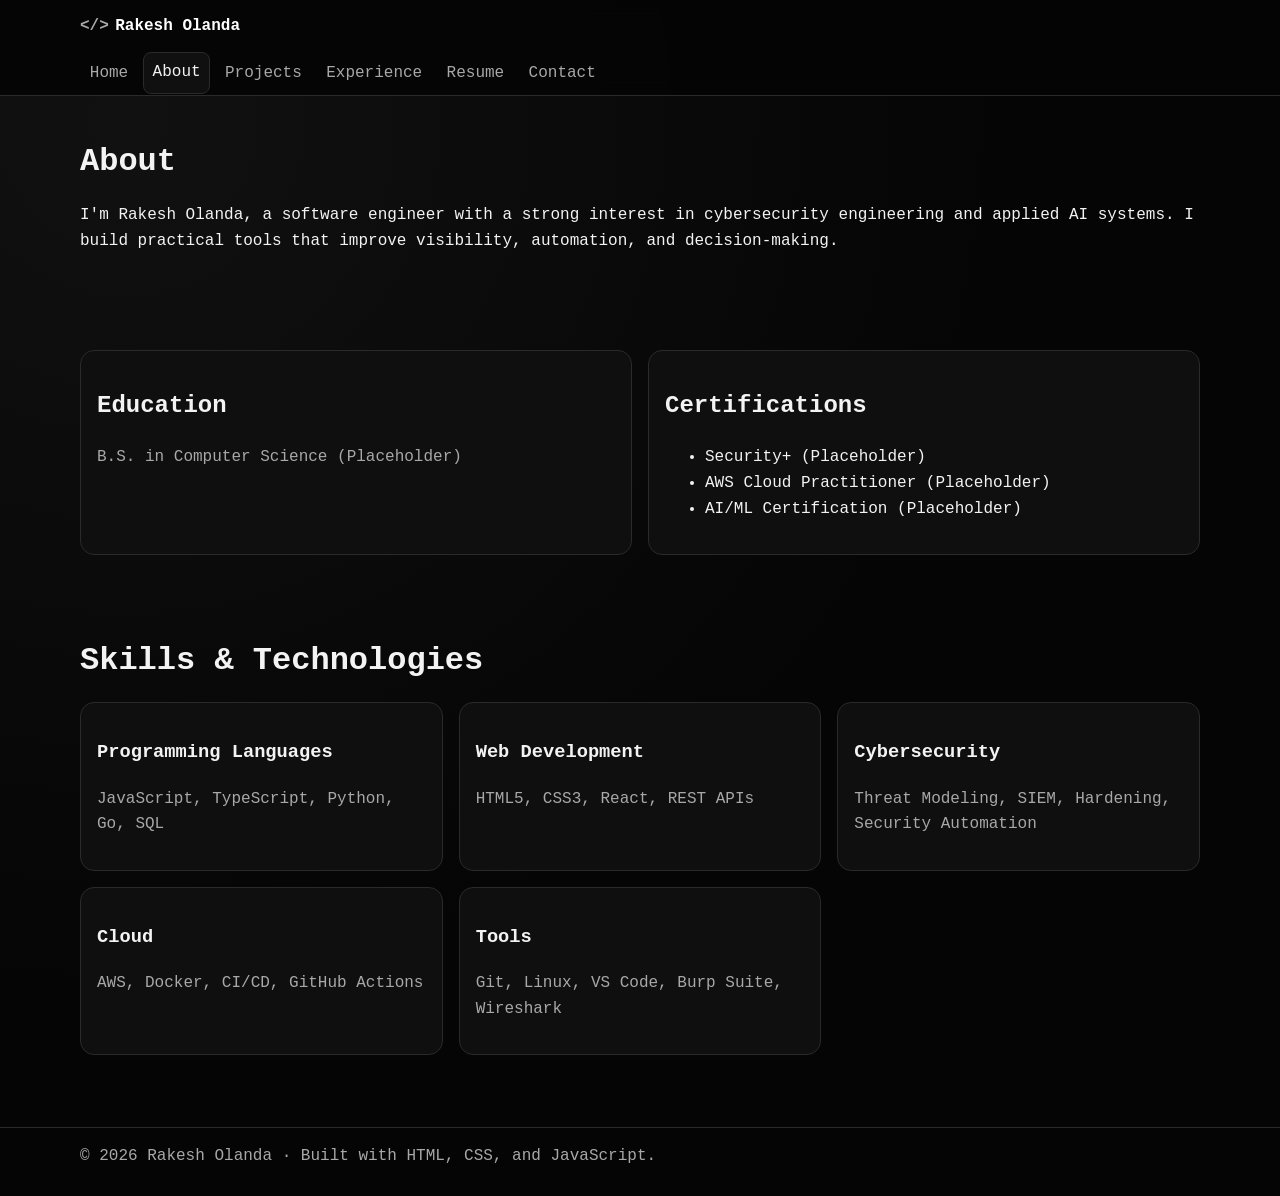
==== pages/about.html @ 15c43d20 "feat: build black-and-white multi-page portfolio site Co-authored-by: KeshKesh10 <188251814+KeshKesh" ====
<!DOCTYPE html>
<html lang="en">
<head>
  <meta charset="UTF-8" />
  <meta name="viewport" content="width=device-width, initial-scale=1.0" />
  <title>About | Rakesh Olanda</title>
  <meta name="description" content="About Rakesh Olanda: bio, education, certifications, skills, and technologies." />
  <meta property="og:title" content="About | Rakesh Olanda" />
  <meta property="og:description" content="Software Engineer | Cybersecurity | AI" />
  <meta property="og:type" content="website" />
  <meta property="og:url" content="https://keshkesh10.github.io/portfolio/pages/about.html" />
  <meta property="og:image" content="https://keshkesh10.github.io/portfolio/assets/images/favicon.svg" />
  <link rel="icon" type="image/svg+xml" href="../assets/images/favicon.svg" />
  <link rel="stylesheet" href="../assets/css/styles.css" />
</head>
<body>
  <header id="site-header"></header>
  <main class="container">
    <section class="animate">
      <h1 class="section-title">About</h1>
      <p>I'm Rakesh Olanda, a software engineer with a strong interest in cybersecurity engineering and applied AI systems. I build practical tools that improve visibility, automation, and decision-making.</p>
    </section>

    <section class="grid two animate">
      <article class="card">
        <h2>Education</h2>
        <p class="muted">B.S. in Computer Science (Placeholder)</p>
      </article>
      <article class="card">
        <h2>Certifications</h2>
        <ul>
          <li>Security+ (Placeholder)</li>
          <li>AWS Cloud Practitioner (Placeholder)</li>
          <li>AI/ML Certification (Placeholder)</li>
        </ul>
      </article>
    </section>

    <section class="animate">
      <h2 class="section-title">Skills & Technologies</h2>
      <div class="grid cards">
        <article class="card"><h3>Programming Languages</h3><p class="muted">JavaScript, TypeScript, Python, Go, SQL</p></article>
        <article class="card"><h3>Web Development</h3><p class="muted">HTML5, CSS3, React, REST APIs</p></article>
        <article class="card"><h3>Cybersecurity</h3><p class="muted">Threat Modeling, SIEM, Hardening, Security Automation</p></article>
        <article class="card"><h3>Cloud</h3><p class="muted">AWS, Docker, CI/CD, GitHub Actions</p></article>
        <article class="card"><h3>Tools</h3><p class="muted">Git, Linux, VS Code, Burp Suite, Wireshark</p></article>
      </div>
    </section>
  </main>
  <footer id="site-footer"></footer>
  <script src="../assets/js/app.js" defer></script>
</body>
</html>
---- assets/css/styles.css ----
:root {
  --bg: #050505;
  --panel: #0f0f0f;
  --text: #f3f3f3;
  --muted: #a8a8a8;
  --line: #2a2a2a;
  --accent: #ffffff;
  --radius: 14px;
  --max: 1120px;
}

* { box-sizing: border-box; }
html { scroll-behavior: smooth; }
body {
  margin: 0;
  font-family: "SFMono-Regular", Menlo, Monaco, Consolas, "Liberation Mono", "Courier New", monospace;
  background: radial-gradient(circle at 10% 10%, #111 0, #050505 55%);
  color: var(--text);
  line-height: 1.6;
}

a { color: var(--accent); text-decoration: none; }
a:hover { text-decoration: underline; }

.container {
  width: min(var(--max), 92%);
  margin: 0 auto;
}

.site-header {
  position: sticky;
  top: 0;
  z-index: 100;
  backdrop-filter: blur(8px);
  background: rgba(5, 5, 5, 0.9);
  border-bottom: 1px solid var(--line);
}

.nav-wrap {
  display: flex;
  align-items: center;
  justify-content: space-between;
  padding: .85rem 0;
}

.brand {
  display: inline-flex;
  gap: .4rem;
  align-items: center;
  font-weight: 700;
}
.brand::before {
  content: "</>";
  color: var(--muted);
}

.nav-toggle {
  border: 1px solid var(--line);
  background: transparent;
  color: var(--text);
  border-radius: 10px;
  padding: .45rem .6rem;
}

.nav-links {
  list-style: none;
  margin: 0;
  padding: 0;
  display: none;
  flex-direction: column;
  width: 100%;
  margin-top: .8rem;
  gap: .3rem;
}
.nav-links.open { display: flex; }
.nav-link {
  display: inline-block;
  border: 1px solid transparent;
  border-radius: 8px;
  padding: .45rem .55rem;
  color: var(--muted);
  transition: transform .2s ease, border-color .2s ease, color .2s ease, background .2s ease;
}
.nav-link:hover,
.nav-link.active {
  color: var(--text);
  border-color: var(--line);
  background: #101010;
  text-decoration: none;
  transform: translateY(-1px);
}

.hero {
  min-height: 70vh;
  display: grid;
  align-items: center;
  padding: 3.5rem 0 2.4rem;
}
.terminal {
  background: linear-gradient(180deg, #111, #0a0a0a);
  border: 1px solid var(--line);
  border-radius: var(--radius);
  padding: 1.25rem;
  box-shadow: 0 12px 35px rgba(0,0,0,.5);
}
.dots { display: flex; gap: .45rem; margin-bottom: 1rem; }
.dots span {
  width: .62rem; height: .62rem; border-radius: 50%;
  background: #2a2a2a;
}
.hero h1 { font-size: clamp(1.8rem, 7vw, 3rem); margin: .2rem 0; }
.hero p { color: var(--muted); }
.hero-sub {
  font-size: clamp(1rem, 3.5vw, 1.3rem);
  min-height: 1.8rem;
}
.caret::after {
  content: "_";
  animation: blink .9s steps(1) infinite;
}
@keyframes blink { 50% { opacity: 0; } }

.btn-row { display: flex; gap: .8rem; flex-wrap: wrap; margin-top: 1rem; }
.btn {
  border: 1px solid var(--line);
  border-radius: 10px;
  padding: .62rem .95rem;
  color: var(--text);
  background: #0d0d0d;
  transition: transform .2s ease, border-color .2s ease;
}
.btn:hover { border-color: #5d5d5d; transform: translateY(-1px); text-decoration: none; }
.btn.primary { background: #fff; color: #000; border-color: #fff; }

main section { padding: 2.5rem 0; }
.section-title {
  font-size: clamp(1.4rem, 3.8vw, 2rem);
  margin: 0 0 1rem;
}
.muted { color: var(--muted); }

.grid {
  display: grid;
  gap: 1rem;
}
.grid.two { grid-template-columns: 1fr; }
.grid.cards { grid-template-columns: 1fr; }

.card {
  background: var(--panel);
  border: 1px solid var(--line);
  border-radius: var(--radius);
  padding: 1rem;
}
.card img {
  width: 100%;
  aspect-ratio: 16/9;
  object-fit: cover;
  border-radius: 10px;
  border: 1px solid var(--line);
  background: #121212;
}
.tag-list { display: flex; gap: .45rem; flex-wrap: wrap; margin: .7rem 0; }
.tag {
  border: 1px solid var(--line);
  border-radius: 999px;
  padding: .1rem .55rem;
  color: var(--muted);
  font-size: .85rem;
}

.filters {
  display: flex;
  flex-wrap: wrap;
  gap: .5rem;
  margin-bottom: 1rem;
}
.filter-btn {
  border: 1px solid var(--line);
  background: transparent;
  color: var(--muted);
  border-radius: 8px;
  padding: .35rem .7rem;
}
.filter-btn.active,
.filter-btn:hover { color: var(--text); border-color: #5d5d5d; }

.timeline {
  border-left: 2px solid var(--line);
  margin-left: .35rem;
  padding-left: 1.1rem;
}
.timeline-item {
  position: relative;
  margin-bottom: 1.15rem;
}
.timeline-item::before {
  content: "";
  position: absolute;
  left: -1.46rem;
  top: .36rem;
  width: .7rem;
  height: .7rem;
  border-radius: 50%;
  background: #fff;
}

.embed-wrap {
  border: 1px solid var(--line);
  border-radius: var(--radius);
  overflow: hidden;
  min-height: 62vh;
}
.embed-wrap iframe {
  width: 100%;
  min-height: 62vh;
  border: none;
  background: #fff;
}

.contact-list { padding: 0; list-style: none; margin: 0; }
.contact-list li { margin-bottom: .4rem; }
.form {
  display: grid;
  gap: .75rem;
}
.input {
  width: 100%;
  border: 1px solid var(--line);
  background: #0b0b0b;
  color: var(--text);
  border-radius: 10px;
  padding: .65rem .75rem;
}
.input:focus { outline: 1px solid #808080; }

.site-footer {
  border-top: 1px solid var(--line);
  margin-top: 2rem;
}
.site-footer .container {
  color: var(--muted);
  padding: 1rem 0 1.6rem;
}

.animate {
  opacity: 0;
  transform: translateY(15px);
  transition: opacity .45s ease, transform .45s ease;
}
.animate.in { opacity: 1; transform: translateY(0); }

@media (min-width: 768px) {
  .nav-toggle { display: none; }
  .nav-links {
    display: flex;
    flex-direction: row;
    align-items: center;
    margin-top: 0;
    width: auto;
  }
  .grid.two { grid-template-columns: 1fr 1fr; }
  .grid.cards { grid-template-columns: repeat(2, minmax(0, 1fr)); }
}

@media (min-width: 1040px) {
  .grid.cards { grid-template-columns: repeat(3, minmax(0, 1fr)); }
}
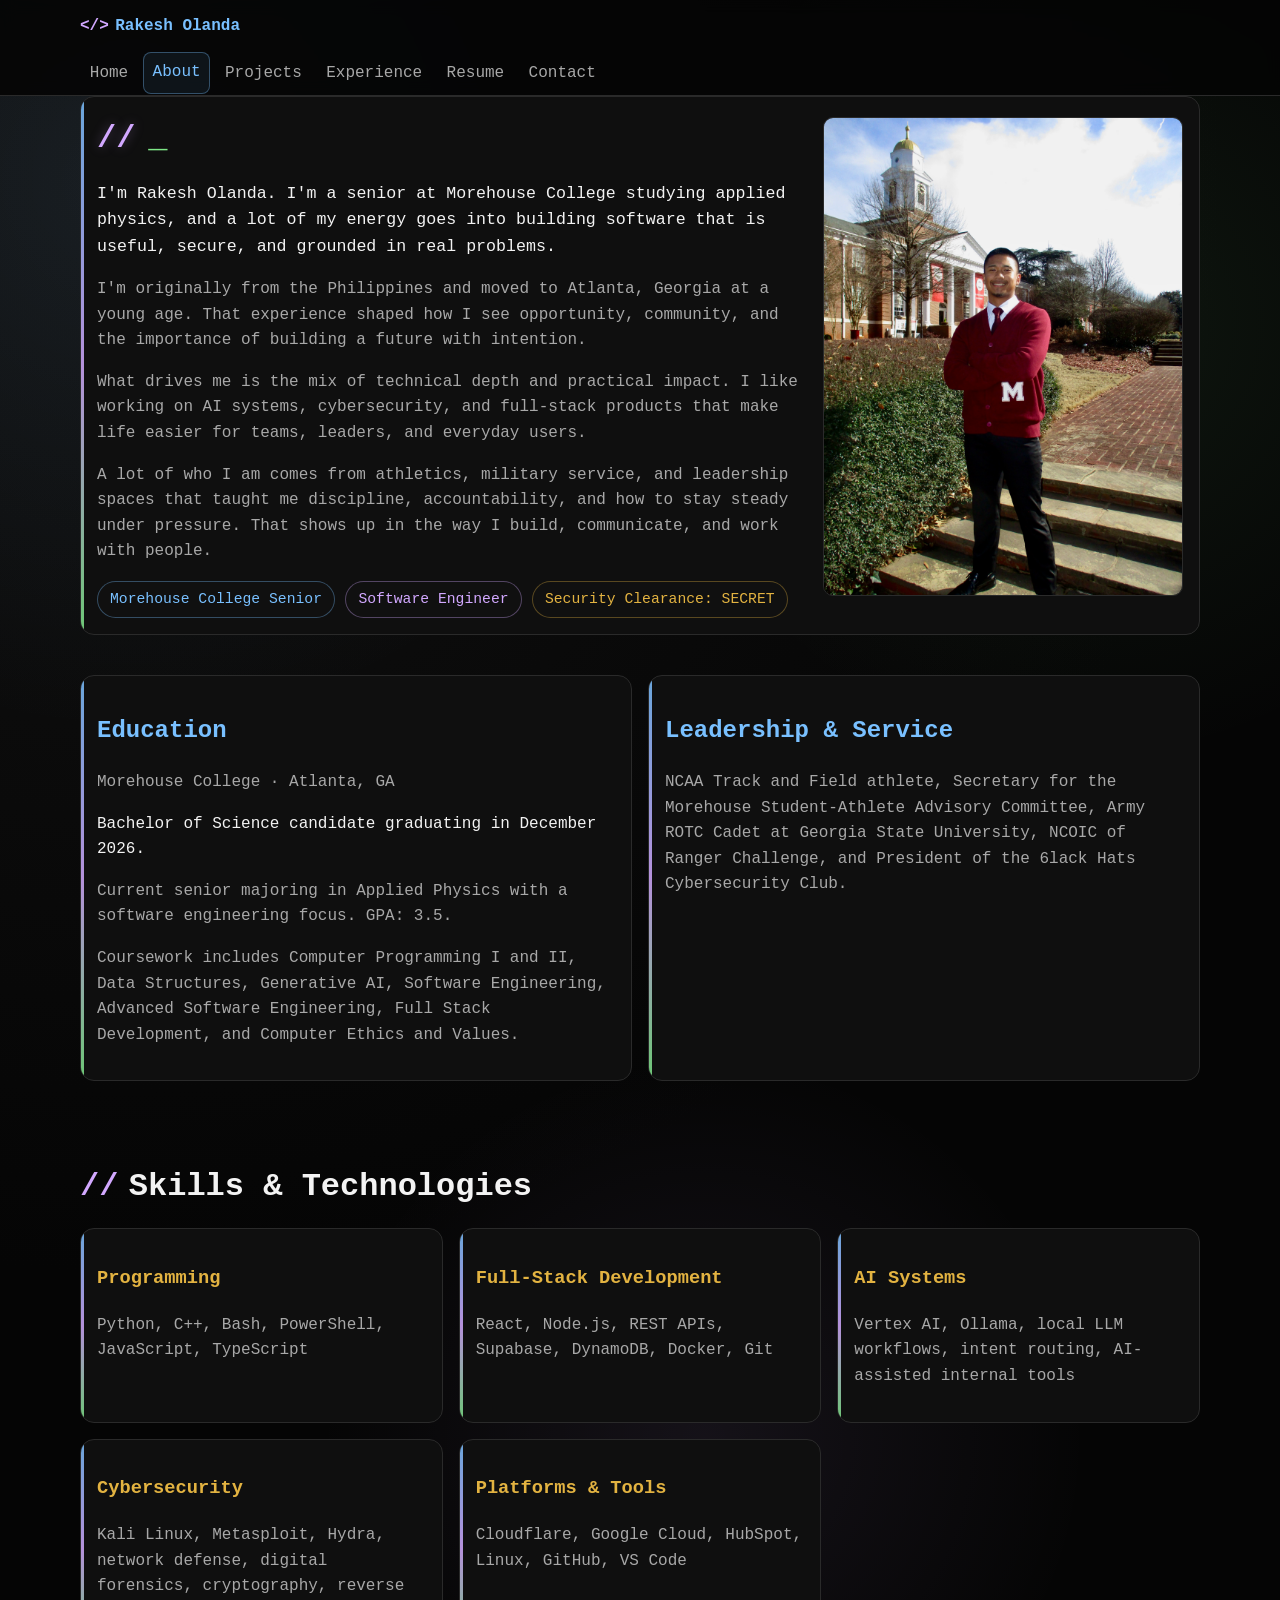
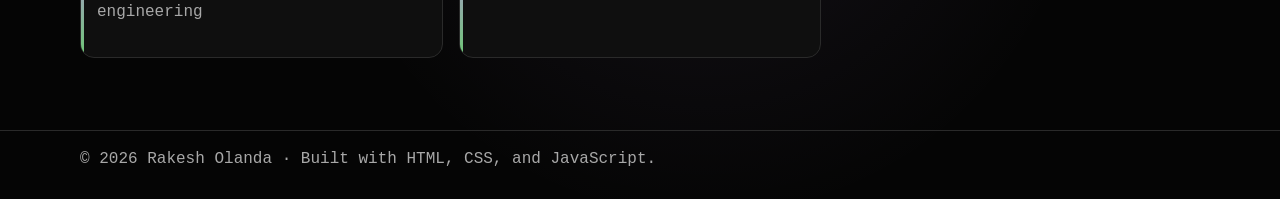
==== commit 98f11032: "Refresh portfolio content, styling, interactions, and contact form" ====
--- a/pages/about.html
+++ b/pages/about.html
@@ -16,34 +16,49 @@
 <body>
   <header id="site-header"></header>
   <main class="container">
-    <section class="animate">
-      <h1 class="section-title">About</h1>
-      <p>I'm Rakesh Olanda, a software engineer with a strong interest in cybersecurity engineering and applied AI systems. I build practical tools that improve visibility, automation, and decision-making.</p>
+    <section class="card about-story animate">
+      <aside class="photo-rotator photo-rotator-float" data-photo-rotator>
+        <img class="profile-photo rotating-photo is-active" data-rotating-photo src="../assets/images/rakesh-morehouse.jpg" alt="Rakesh Olanda standing at Morehouse College" />
+        <img class="profile-photo rotating-photo" data-rotating-photo src="../assets/images/rakesh-track.jpg" alt="Rakesh Olanda competing in track and field" />
+        <img class="profile-photo rotating-photo" data-rotating-photo src="../assets/images/rakesh-service.jpg" alt="Rakesh Olanda in military uniform near a helicopter" />
+        <img class="profile-photo rotating-photo" data-rotating-photo src="../assets/images/rakesh-team.jpg" alt="Rakesh Olanda standing with a fellow service member" />
+      </aside>
+      <article class="about-hero-copy">
+        <h1 class="section-title">About</h1>
+        <p>I'm Rakesh Olanda. I'm a senior at Morehouse College studying applied physics, and a lot of my energy goes into building software that is useful, secure, and grounded in real problems.</p>
+        <p class="muted">I'm originally from the Philippines and moved to Atlanta, Georgia at a young age. That experience shaped how I see opportunity, community, and the importance of building a future with intention.</p>
+        <p class="muted">What drives me is the mix of technical depth and practical impact. I like working on AI systems, cybersecurity, and full-stack products that make life easier for teams, leaders, and everyday users.</p>
+        <p class="muted">A lot of who I am comes from athletics, military service, and leadership spaces that taught me discipline, accountability, and how to stay steady under pressure. That shows up in the way I build, communicate, and work with people.</p>
+        <div class="identity-bar">
+          <span class="identity-chip">Morehouse College Senior</span>
+          <span class="identity-chip">Software Engineer</span>
+          <span class="identity-chip">Security Clearance: SECRET</span>
+        </div>
+      </article>
     </section>
 
     <section class="grid two animate">
       <article class="card">
         <h2>Education</h2>
-        <p class="muted">B.S. in Computer Science (Placeholder)</p>
+        <p class="muted">Morehouse College · Atlanta, GA</p>
+        <p>Bachelor of Science candidate graduating in December 2026.</p>
+        <p class="muted">Current senior majoring in Applied Physics with a software engineering focus. GPA: 3.5.</p>
+        <p class="muted">Coursework includes Computer Programming I and II, Data Structures, Generative AI, Software Engineering, Advanced Software Engineering, Full Stack Development, and Computer Ethics and Values.</p>
       </article>
       <article class="card">
-        <h2>Certifications</h2>
-        <ul>
-          <li>Security+ (Placeholder)</li>
-          <li>AWS Cloud Practitioner (Placeholder)</li>
-          <li>AI/ML Certification (Placeholder)</li>
-        </ul>
+        <h2>Leadership & Service</h2>
+        <p class="muted">NCAA Track and Field athlete, Secretary for the Morehouse Student-Athlete Advisory Committee, Army ROTC Cadet at Georgia State University, NCOIC of Ranger Challenge, and President of the 6lack Hats Cybersecurity Club.</p>
       </article>
     </section>
 
     <section class="animate">
       <h2 class="section-title">Skills & Technologies</h2>
       <div class="grid cards">
-        <article class="card"><h3>Programming Languages</h3><p class="muted">JavaScript, TypeScript, Python, Go, SQL</p></article>
-        <article class="card"><h3>Web Development</h3><p class="muted">HTML5, CSS3, React, REST APIs</p></article>
-        <article class="card"><h3>Cybersecurity</h3><p class="muted">Threat Modeling, SIEM, Hardening, Security Automation</p></article>
-        <article class="card"><h3>Cloud</h3><p class="muted">AWS, Docker, CI/CD, GitHub Actions</p></article>
-        <article class="card"><h3>Tools</h3><p class="muted">Git, Linux, VS Code, Burp Suite, Wireshark</p></article>
+        <article class="card"><h3>Programming</h3><p class="muted">Python, C++, Bash, PowerShell, JavaScript, TypeScript</p></article>
+        <article class="card"><h3>Full-Stack Development</h3><p class="muted">React, Node.js, REST APIs, Supabase, DynamoDB, Docker, Git</p></article>
+        <article class="card"><h3>AI Systems</h3><p class="muted">Vertex AI, Ollama, local LLM workflows, intent routing, AI-assisted internal tools</p></article>
+        <article class="card"><h3>Cybersecurity</h3><p class="muted">Kali Linux, Metasploit, Hydra, network defense, digital forensics, cryptography, reverse engineering</p></article>
+        <article class="card"><h3>Platforms & Tools</h3><p class="muted">Cloudflare, Google Cloud, HubSpot, Linux, GitHub, VS Code</p></article>
       </div>
     </section>
   </main>
--- a/assets/css/styles.css
+++ b/assets/css/styles.css
@@ -5,6 +5,11 @@
   --muted: #a8a8a8;
   --line: #2a2a2a;
   --accent: #ffffff;
+  --syntax-green: #7ee787;
+  --syntax-blue: #79c0ff;
+  --syntax-orange: #ffa657;
+  --syntax-pink: #d2a8ff;
+  --syntax-gold: #e3b341;
   --radius: 14px;
   --max: 1120px;
 }
@@ -14,13 +19,17 @@
 body {
   margin: 0;
   font-family: "SFMono-Regular", Menlo, Monaco, Consolas, "Liberation Mono", "Courier New", monospace;
-  background: radial-gradient(circle at 10% 10%, #111 0, #050505 55%);
+  background:
+    radial-gradient(circle at 10% 10%, rgba(121, 192, 255, 0.08) 0, transparent 28%),
+    radial-gradient(circle at 85% 18%, rgba(126, 231, 135, 0.08) 0, transparent 24%),
+    radial-gradient(circle at 55% 80%, rgba(210, 168, 255, 0.08) 0, transparent 24%),
+    radial-gradient(circle at 10% 10%, #111 0, #050505 55%);
   color: var(--text);
   line-height: 1.6;
 }
 
-a { color: var(--accent); text-decoration: none; }
-a:hover { text-decoration: underline; }
+a { color: var(--syntax-blue); text-decoration: none; transition: color .2s ease; }
+a:hover { color: var(--syntax-gold); text-decoration: underline; }
 
 .container {
   width: min(var(--max), 92%);
@@ -51,7 +60,7 @@
 }
 .brand::before {
   content: "</>";
-  color: var(--muted);
+  color: var(--syntax-pink);
 }
 
 .nav-toggle {
@@ -83,9 +92,9 @@
 }
 .nav-link:hover,
 .nav-link.active {
-  color: var(--text);
-  border-color: var(--line);
-  background: #101010;
+  color: var(--syntax-blue);
+  border-color: rgba(121, 192, 255, 0.35);
+  background: rgba(121, 192, 255, 0.08);
   text-decoration: none;
   transform: translateY(-1px);
 }
@@ -108,12 +117,49 @@
   width: .62rem; height: .62rem; border-radius: 50%;
   background: #2a2a2a;
 }
+.dots span:nth-child(1) { background: var(--syntax-pink); }
+.dots span:nth-child(2) { background: var(--syntax-gold); }
+.dots span:nth-child(3) { background: var(--syntax-green); }
 .hero h1 { font-size: clamp(1.8rem, 7vw, 3rem); margin: .2rem 0; }
 .hero p { color: var(--muted); }
+.hero-intro {
+  font-size: 1.02rem;
+  max-width: 42rem;
+}
 .hero-sub {
   font-size: clamp(1rem, 3.5vw, 1.3rem);
   min-height: 1.8rem;
 }
+
+.identity-bar {
+  display: flex;
+  flex-wrap: wrap;
+  gap: .65rem;
+  margin-top: 1rem;
+}
+
+.identity-chip {
+  display: inline-flex;
+  align-items: center;
+  border: 1px solid var(--line);
+  border-radius: 999px;
+  padding: .35rem .75rem;
+  color: var(--text);
+  background: #101010;
+  font-size: .92rem;
+}
+.identity-chip:nth-child(1) {
+  border-color: rgba(121, 192, 255, 0.35);
+  color: var(--syntax-blue);
+}
+.identity-chip:nth-child(2) {
+  border-color: rgba(210, 168, 255, 0.35);
+  color: var(--syntax-pink);
+}
+.identity-chip:nth-child(3) {
+  border-color: rgba(227, 179, 65, 0.35);
+  color: var(--syntax-gold);
+}
 .caret::after {
   content: "_";
   animation: blink .9s steps(1) infinite;
@@ -127,17 +173,95 @@
   padding: .62rem .95rem;
   color: var(--text);
   background: #0d0d0d;
-  transition: transform .2s ease, border-color .2s ease;
-}
-.btn:hover { border-color: #5d5d5d; transform: translateY(-1px); text-decoration: none; }
-.btn.primary { background: #fff; color: #000; border-color: #fff; }
+  transition: transform .2s ease, border-color .2s ease, box-shadow .2s ease, color .2s ease;
+}
+.btn:hover {
+  border-color: rgba(121, 192, 255, 0.5);
+  box-shadow: 0 0 0 1px rgba(121, 192, 255, 0.15);
+  transform: translateY(-1px);
+  text-decoration: none;
+}
+.btn.primary {
+  background: linear-gradient(135deg, var(--syntax-blue), var(--syntax-green));
+  color: #041014;
+  border-color: transparent;
+}
 
 main section { padding: 2.5rem 0; }
 .section-title {
   font-size: clamp(1.4rem, 3.8vw, 2rem);
   margin: 0 0 1rem;
+  color: var(--text);
+  display: flex;
+  align-items: center;
+  gap: .65rem;
+}
+.section-title::before {
+  content: "//";
+  color: var(--syntax-pink);
+}
+
+h1.section-title {
+  color: var(--syntax-blue);
+}
+
+h1.section-title::before {
+  color: var(--syntax-pink);
+  text-shadow: 0 0 12px rgba(210, 168, 255, 0.35);
+}
+
+h1.section-title.is-typing::after {
+  content: "_";
+  color: var(--syntax-green);
+  margin-left: .15rem;
+  animation: blink .9s steps(1) infinite;
 }
 .muted { color: var(--muted); }
+
+.syntax-line {
+  color: var(--text);
+}
+
+.syntax-keyword { color: var(--syntax-pink); }
+.syntax-type { color: var(--syntax-blue); }
+.syntax-string { color: var(--syntax-green); }
+.syntax-function { color: var(--syntax-gold); }
+.syntax-comment { color: var(--syntax-orange); }
+
+.project-links {
+  display: flex;
+  flex-wrap: wrap;
+  gap: .6rem;
+}
+
+.project-links a {
+  display: inline-flex;
+  align-items: center;
+  justify-content: center;
+  padding: .4rem .9rem;
+  border: 1px solid rgba(121, 192, 255, 0.45);
+  border-radius: 999px;
+  background: linear-gradient(180deg, rgba(121, 192, 255, 0.14), rgba(121, 192, 255, 0.04));
+  color: var(--syntax-blue);
+  text-decoration: none;
+  letter-spacing: .01em;
+  transition: transform .2s ease, border-color .2s ease, background .2s ease, color .2s ease;
+}
+
+.project-links a:nth-child(2) {
+  border-color: rgba(126, 231, 135, 0.45);
+  background: linear-gradient(180deg, rgba(126, 231, 135, 0.14), rgba(126, 231, 135, 0.04));
+  color: var(--syntax-green);
+}
+
+.project-links a:hover {
+  transform: translateY(-1px);
+  text-decoration: none;
+}
+
+.project-links a:active {
+  transform: translateY(0);
+}
 
 .grid {
   display: grid;
@@ -146,12 +270,37 @@
 .grid.two { grid-template-columns: 1fr; }
 .grid.cards { grid-template-columns: 1fr; }
 
+
+.about-story {
+  display: flow-root;
+}
+
+.about-hero-copy p:first-of-type {
+  font-size: 1.04rem;
+}
+
+.about-hero-copy {
+  min-width: 0;
+}
+
 .card {
   background: var(--panel);
   border: 1px solid var(--line);
   border-radius: var(--radius);
   padding: 1rem;
-}
+  position: relative;
+  overflow: hidden;
+}
+.card::before {
+  content: "";
+  position: absolute;
+  inset: 0 auto 0 0;
+  width: 3px;
+  background: linear-gradient(180deg, var(--syntax-blue), var(--syntax-pink), var(--syntax-green));
+  opacity: .85;
+}
+.card h2 { color: var(--syntax-blue); }
+.card h3 { color: var(--syntax-gold); }
 .card img {
   width: 100%;
   aspect-ratio: 16/9;
@@ -160,6 +309,55 @@
   border: 1px solid var(--line);
   background: #121212;
 }
+
+.profile-grid {
+  display: grid;
+  gap: 1rem;
+  grid-template-columns: 1fr;
+}
+
+.profile-photo {
+  width: 100%;
+  aspect-ratio: 4/5;
+  object-fit: cover;
+  border-radius: 14px;
+  border: 1px solid var(--line);
+  background: #111;
+}
+
+.photo-rotator {
+  min-height: 100%;
+}
+
+.photo-rotator-float {
+  margin: 0 0 1rem;
+}
+
+.photo-rotator .profile-photo {
+  aspect-ratio: auto;
+  object-fit: contain;
+  width: 100%;
+  max-height: 70vh;
+  background: #0b0b0b;
+}
+
+.rotating-photo {
+  display: none;
+}
+
+.rotating-photo.is-active {
+  display: block;
+}
+
+.photo-caption {
+  margin-top: .65rem;
+  color: var(--muted);
+  min-height: 3.2rem;
+}
+
+.hidden {
+  display: none !important;
+}
 .tag-list { display: flex; gap: .45rem; flex-wrap: wrap; margin: .7rem 0; }
 .tag {
   border: 1px solid var(--line);
@@ -168,6 +366,10 @@
   color: var(--muted);
   font-size: .85rem;
 }
+.tag:nth-child(4n+1) { color: var(--syntax-blue); border-color: rgba(121, 192, 255, 0.35); }
+.tag:nth-child(4n+2) { color: var(--syntax-green); border-color: rgba(126, 231, 135, 0.35); }
+.tag:nth-child(4n+3) { color: var(--syntax-gold); border-color: rgba(227, 179, 65, 0.35); }
+.tag:nth-child(4n+4) { color: var(--syntax-pink); border-color: rgba(210, 168, 255, 0.35); }
 
 .filters {
   display: flex;
@@ -183,7 +385,15 @@
   padding: .35rem .7rem;
 }
 .filter-btn.active,
-.filter-btn:hover { color: var(--text); border-color: #5d5d5d; }
+.filter-btn:hover {
+  color: var(--syntax-blue);
+  border-color: rgba(121, 192, 255, 0.35);
+}
+.filter-btn.active {
+  color: var(--syntax-green);
+  border-color: rgba(126, 231, 135, 0.35);
+  background: rgba(126, 231, 135, 0.08);
+}
 
 .timeline {
   border-left: 2px solid var(--line);
@@ -202,7 +412,7 @@
   width: .7rem;
   height: .7rem;
   border-radius: 50%;
-  background: #fff;
+  background: var(--syntax-gold);
 }
 
 .embed-wrap {
@@ -216,6 +426,88 @@
   min-height: 62vh;
   border: none;
   background: #fff;
+}
+
+.resume-actions {
+  display: flex;
+  flex-wrap: wrap;
+  gap: .75rem;
+  margin-bottom: 1rem;
+}
+
+.resume-sheet {
+  background: #f7f7f5;
+  color: #111;
+  border-radius: var(--radius);
+  padding: 1.5rem;
+  border: 1px solid #d7d7d2;
+}
+
+.resume-sheet h2,
+.resume-sheet h3,
+.resume-sheet p,
+.resume-sheet li {
+  color: #111;
+}
+
+.resume-header {
+  border-bottom: 2px solid var(--syntax-blue);
+  margin-bottom: 1rem;
+  padding-bottom: 1rem;
+}
+
+.resume-header h2 {
+  margin: 0 0 .4rem;
+}
+
+.resume-links {
+  display: flex;
+  flex-wrap: wrap;
+  gap: 1rem;
+  font-size: .95rem;
+}
+.resume-links a { color: #0b63ce; }
+
+.resume-block {
+  margin-bottom: 1.4rem;
+}
+
+.resume-block h3 {
+  margin: 0 0 .8rem;
+  font-size: 1rem;
+  letter-spacing: .04em;
+  text-transform: uppercase;
+  color: var(--syntax-pink);
+}
+
+.resume-item {
+  margin-bottom: 1rem;
+}
+
+.resume-item-head {
+  display: flex;
+  justify-content: space-between;
+  gap: 1rem;
+  flex-wrap: wrap;
+  margin-bottom: .35rem;
+}
+
+.resume-item-head strong {
+  display: block;
+}
+
+.resume-item-meta {
+  color: #444;
+  font-size: .95rem;
+}
+
+.resume-sheet ul {
+  margin: .4rem 0 0 1.1rem;
+  padding: 0;
+}
+
+.resume-sheet li {
+  margin-bottom: .35rem;
 }
 
 .contact-list { padding: 0; list-style: none; margin: 0; }
@@ -261,6 +553,34 @@
   }
   .grid.two { grid-template-columns: 1fr 1fr; }
   .grid.cards { grid-template-columns: repeat(2, minmax(0, 1fr)); }
+  .profile-grid { grid-template-columns: repeat(2, minmax(0, 1fr)); }
+  .photo-rotator-float {
+    float: right;
+    width: min(38%, 360px);
+    margin: .25rem 0 1rem 1.25rem;
+  }
+}
+
+@media print {
+  .site-header,
+  .site-footer,
+  .resume-actions,
+  .btn,
+  .identity-bar {
+    display: none !important;
+  }
+
+  body {
+    background: #fff;
+    color: #000;
+  }
+
+  .resume-sheet {
+    border: none;
+    border-radius: 0;
+    padding: 0;
+    background: #fff;
+  }
 }
 
 @media (min-width: 1040px) {
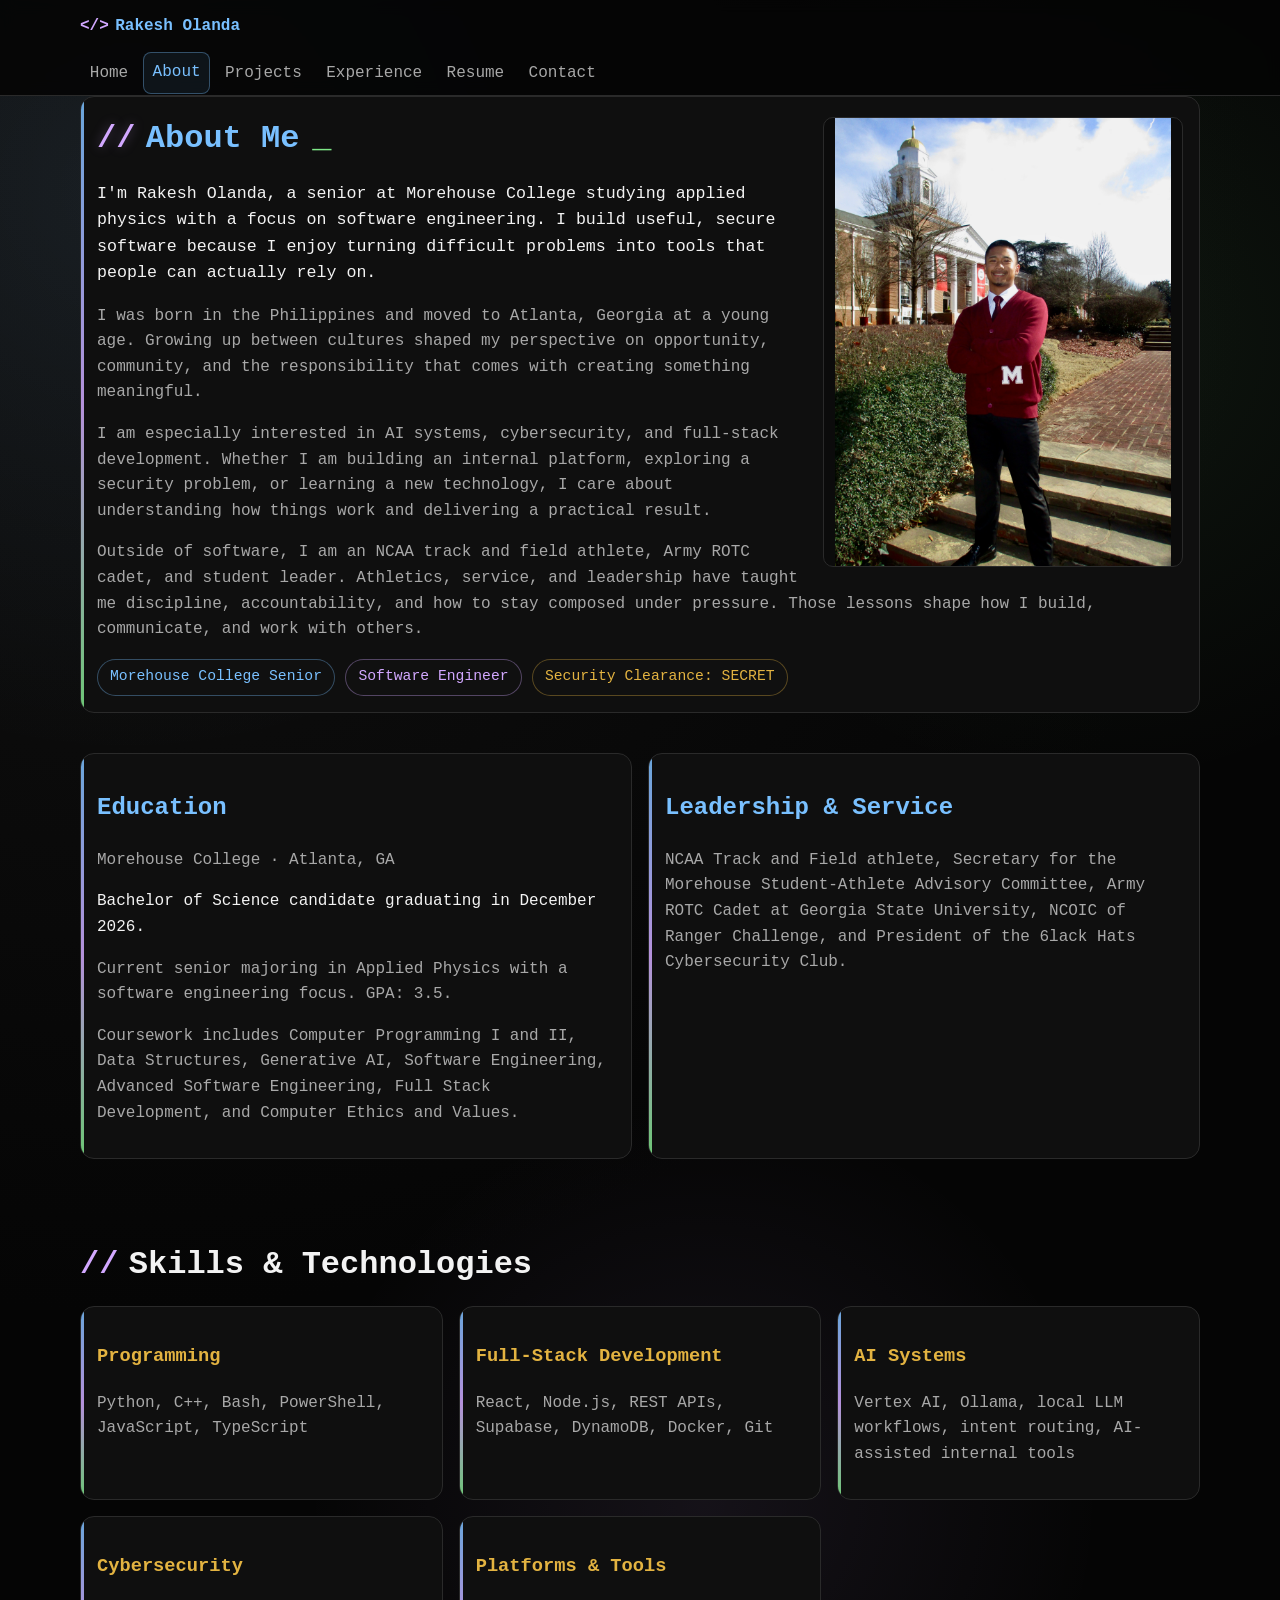
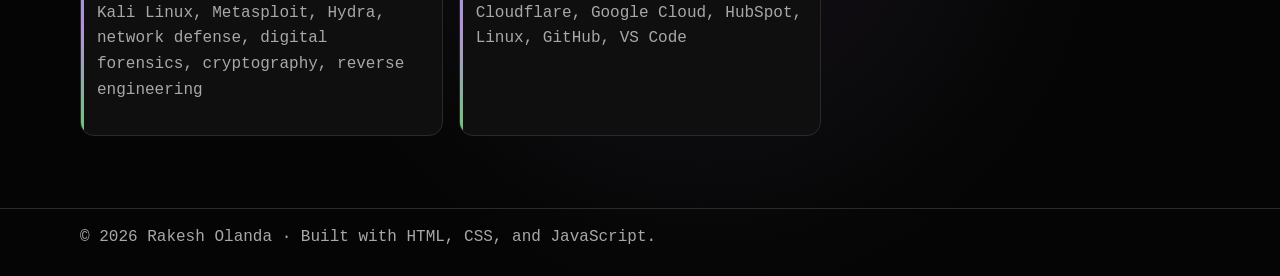
==== commit 44536187: "Personalize About page and stabilize images" ====
--- a/pages/about.html
+++ b/pages/about.html
@@ -3,9 +3,9 @@
 <head>
   <meta charset="UTF-8" />
   <meta name="viewport" content="width=device-width, initial-scale=1.0" />
-  <title>About | Rakesh Olanda</title>
-  <meta name="description" content="About Rakesh Olanda: bio, education, certifications, skills, and technologies." />
-  <meta property="og:title" content="About | Rakesh Olanda" />
+  <title>About Me | Rakesh Olanda</title>
+  <meta name="description" content="Get to know Rakesh Olanda, a Morehouse College student, software engineer, athlete, and cybersecurity leader." />
+  <meta property="og:title" content="About Me | Rakesh Olanda" />
   <meta property="og:description" content="Software Engineer | Cybersecurity | AI" />
   <meta property="og:type" content="website" />
   <meta property="og:url" content="https://keshkesh10.github.io/portfolio/pages/about.html" />
@@ -24,11 +24,11 @@
         <img class="profile-photo rotating-photo" data-rotating-photo src="../assets/images/rakesh-team.jpg" alt="Rakesh Olanda standing with a fellow service member" />
       </aside>
       <article class="about-hero-copy">
-        <h1 class="section-title">About</h1>
-        <p>I'm Rakesh Olanda. I'm a senior at Morehouse College studying applied physics, and a lot of my energy goes into building software that is useful, secure, and grounded in real problems.</p>
-        <p class="muted">I'm originally from the Philippines and moved to Atlanta, Georgia at a young age. That experience shaped how I see opportunity, community, and the importance of building a future with intention.</p>
-        <p class="muted">What drives me is the mix of technical depth and practical impact. I like working on AI systems, cybersecurity, and full-stack products that make life easier for teams, leaders, and everyday users.</p>
-        <p class="muted">A lot of who I am comes from athletics, military service, and leadership spaces that taught me discipline, accountability, and how to stay steady under pressure. That shows up in the way I build, communicate, and work with people.</p>
+        <h1 class="section-title">About Me</h1>
+        <p>I'm Rakesh Olanda, a senior at Morehouse College studying applied physics with a focus on software engineering. I build useful, secure software because I enjoy turning difficult problems into tools that people can actually rely on.</p>
+        <p class="muted">I was born in the Philippines and moved to Atlanta, Georgia at a young age. Growing up between cultures shaped my perspective on opportunity, community, and the responsibility that comes with creating something meaningful.</p>
+        <p class="muted">I am especially interested in AI systems, cybersecurity, and full-stack development. Whether I am building an internal platform, exploring a security problem, or learning a new technology, I care about understanding how things work and delivering a practical result.</p>
+        <p class="muted">Outside of software, I am an NCAA track and field athlete, Army ROTC cadet, and student leader. Athletics, service, and leadership have taught me discipline, accountability, and how to stay composed under pressure. Those lessons shape how I build, communicate, and work with others.</p>
         <div class="identity-bar">
           <span class="identity-chip">Morehouse College Senior</span>
           <span class="identity-chip">Software Engineer</span>
--- a/assets/css/styles.css
+++ b/assets/css/styles.css
@@ -326,7 +326,9 @@
 }
 
 .photo-rotator {
-  min-height: 100%;
+  position: relative;
+  aspect-ratio: 4 / 5;
+  min-height: 0;
 }
 
 .photo-rotator-float {
@@ -334,10 +336,13 @@
 }
 
 .photo-rotator .profile-photo {
+  position: absolute;
+  inset: 0;
   aspect-ratio: auto;
   object-fit: contain;
   width: 100%;
-  max-height: 70vh;
+  height: 100%;
+  max-height: none;
   background: #0b0b0b;
 }
 
